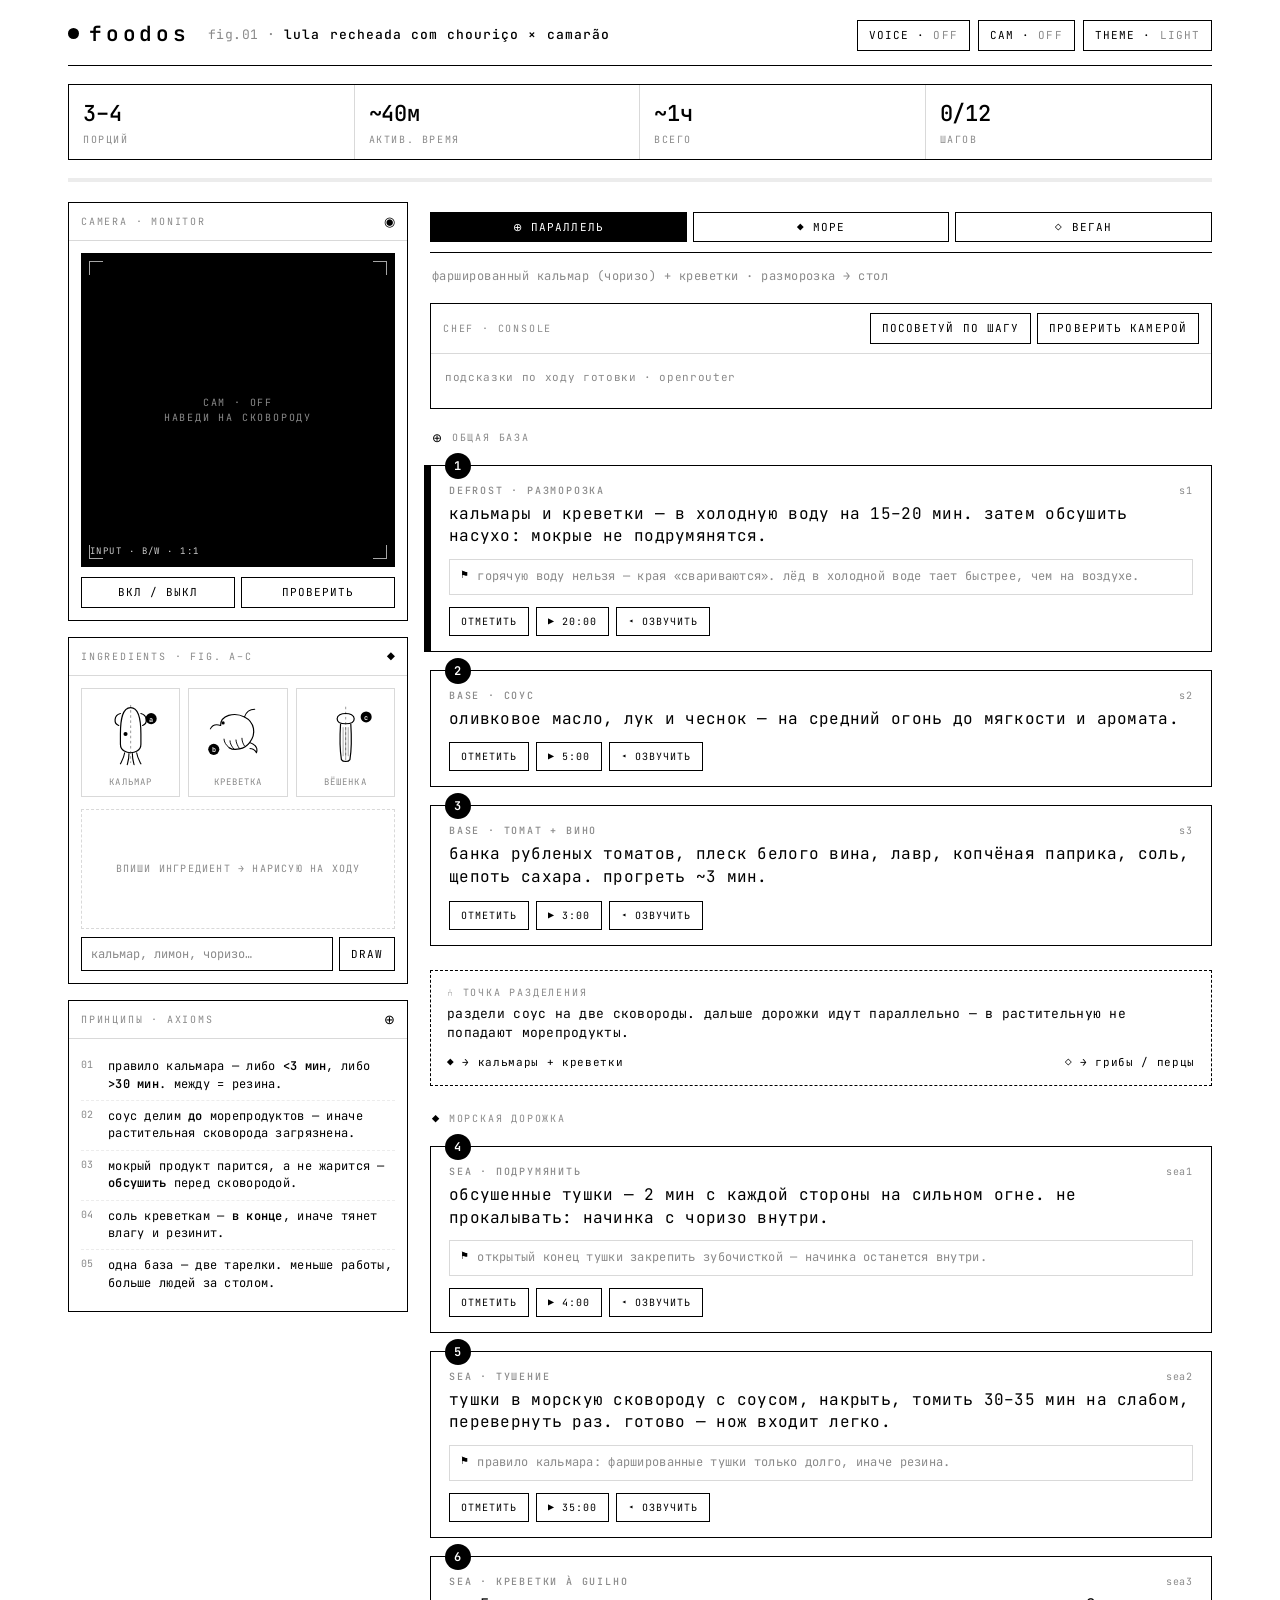
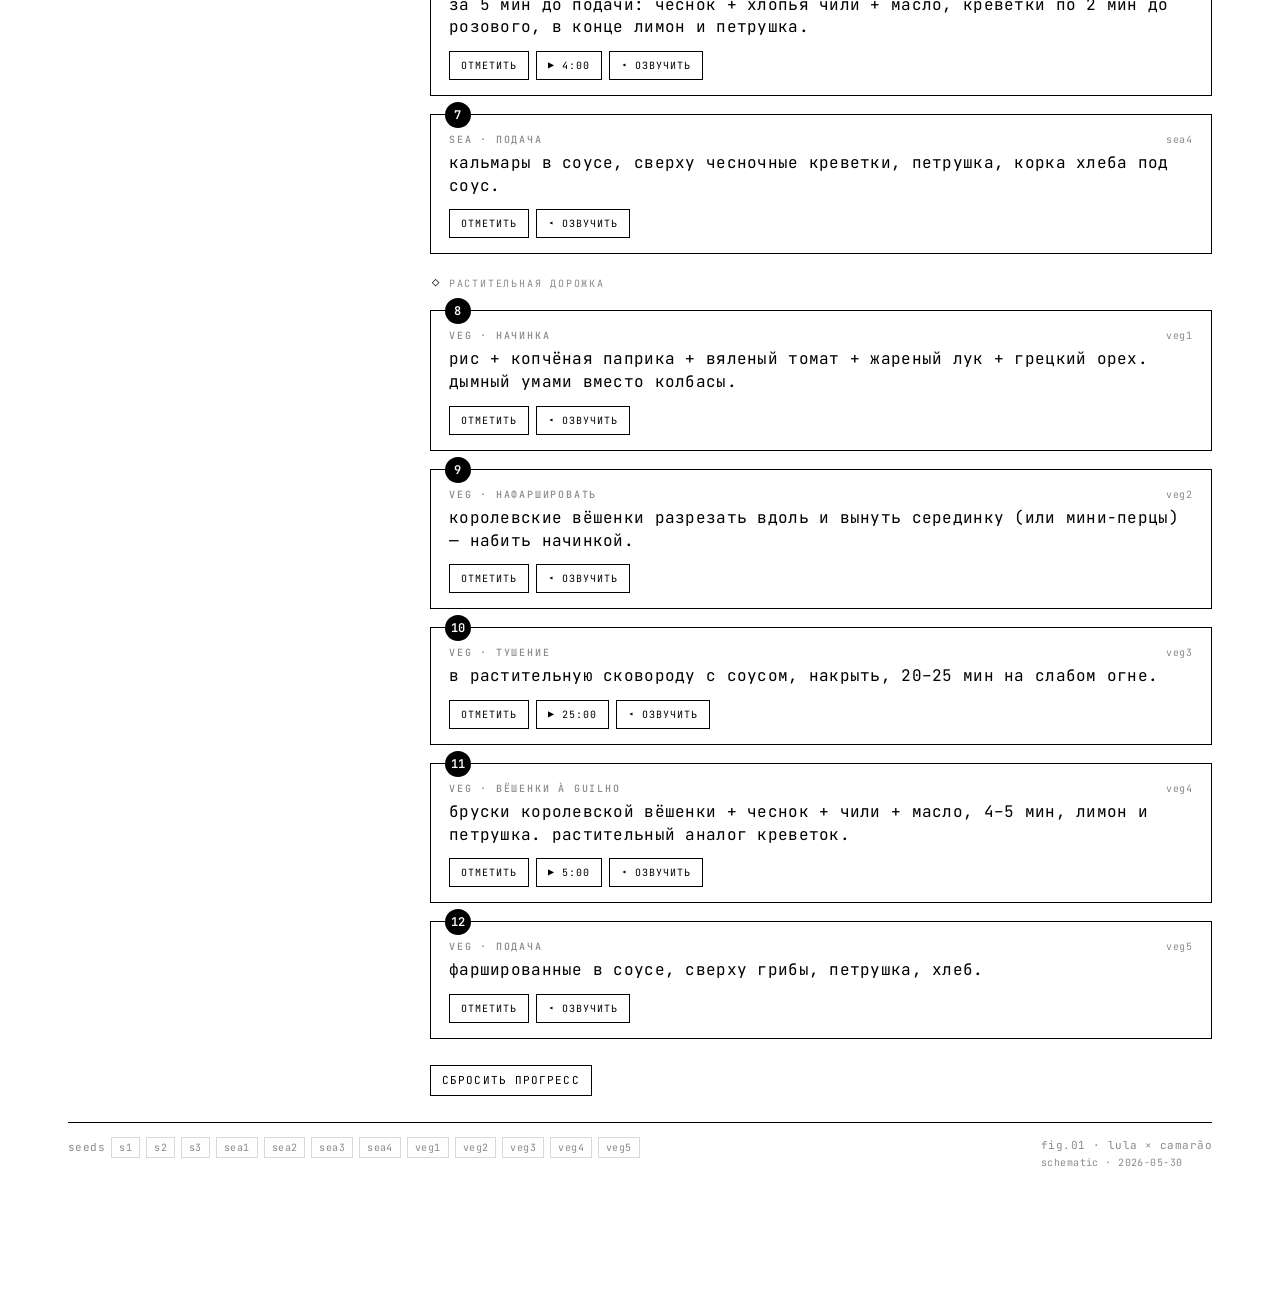
==== index.html @ e5fe8b32 "foodos · shaper instrument tracker (lula × camarão) phone-first cooking tracker in shaper aesthetic:" ====
<!doctype html>
<html lang="ru">
<head>
<meta charset="utf-8">
<meta name="viewport" content="width=device-width, initial-scale=1, viewport-fit=cover">
<meta name="theme-color" content="#ffffff">
<meta name="apple-mobile-web-app-capable" content="yes">
<meta name="apple-mobile-web-app-status-bar-style" content="black-translucent">
<title>foodos · fig.01 · lula recheada × camarão</title>
<meta name="description" content="foodos — кухонный инструмент в эстетике shaper. трекер готовки с камерой, голосом и живой отрисовкой ингредиентов.">
<meta property="og:title" content="foodos · lula recheada × camarão">
<meta property="og:description" content="трекер готовки в стиле shaper: камера, голос, живые ингредиенты через openrouter. морская + растительная дорожки.">
<meta property="og:type" content="website">
<meta property="og:image" content="assets/web-cover.png">
<meta name="twitter:card" content="summary_large_image">
<meta name="twitter:image" content="assets/web-cover.png">
<link rel="preconnect" href="https://fonts.googleapis.com">
<link rel="preconnect" href="https://fonts.gstatic.com" crossorigin>
<link href="https://fonts.googleapis.com/css2?family=JetBrains+Mono:wght@400;500;600;700&display=swap" rel="stylesheet">
<link rel="stylesheet" href="app.css?v=1">
</head>
<body>

<!-- ingredient line-art sprite (patent drawing language) -->
<svg width="0" height="0" style="position:absolute" aria-hidden="true">
  <defs>
    <symbol id="ing-squid" viewBox="0 0 100 80">
      <line x1="50" y1="6" x2="50" y2="74" stroke="#8a8a8a" stroke-width="1" stroke-dasharray="3 3"/>
      <path d="M50,9 C60,9 62,24 62,40 L62,52 C62,60 54,62 50,62 C46,62 38,60 38,52 L38,40 C38,24 40,9 50,9 Z"
            fill="none" stroke="currentColor" stroke-width="1.4" stroke-linejoin="round"/>
      <path d="M38,16 C30,18 30,28 36,30" fill="none" stroke="currentColor" stroke-width="1.4" stroke-linecap="round"/>
      <path d="M62,16 C70,18 70,28 64,30" fill="none" stroke="currentColor" stroke-width="1.4" stroke-linecap="round"/>
      <circle cx="44" cy="40" r="2.4" fill="currentColor"/>
      <path d="M43,62 C42,68 40,71 38,75 M48,63 C48,69 47,72 46,76 M52,63 C52,69 53,72 54,76 M57,62 C58,68 60,71 62,75"
            fill="none" stroke="currentColor" stroke-width="1.3" stroke-linecap="round"/>
      <circle cx="74" cy="22" r="6.5" fill="currentColor"/>
      <text x="74" y="25.5" text-anchor="middle" fill="#fff" font-size="8" font-weight="600" font-family="JetBrains Mono">a</text>
    </symbol>

    <symbol id="ing-shrimp" viewBox="0 0 100 80">
      <path d="M30,30 C30,18 46,14 58,20 C70,26 72,40 64,50 C58,58 46,60 40,56"
            fill="none" stroke="currentColor" stroke-width="1.4" stroke-linecap="round"/>
      <path d="M40,56 C36,53 34,49 34,46 M46,58 C43,55 41,51 41,48 M52,57 C50,54 48,50 48,47 M58,54 C56,51 55,48 55,45"
            fill="none" stroke="currentColor" stroke-width="1.1" stroke-linecap="round"/>
      <path d="M30,30 C24,28 20,30 18,34 M58,20 C60,14 64,11 70,11" fill="none" stroke="currentColor" stroke-width="1.2" stroke-linecap="round"/>
      <path d="M64,50 C70,52 74,56 72,62 C70,58 67,57 64,57" fill="none" stroke="currentColor" stroke-width="1.3" stroke-linejoin="round"/>
      <circle cx="33" cy="27" r="1.8" fill="currentColor"/>
      <circle cx="22" cy="58" r="6.5" fill="currentColor"/>
      <text x="22" y="61.5" text-anchor="middle" fill="#fff" font-size="8" font-weight="600" font-family="JetBrains Mono">b</text>
    </symbol>

    <symbol id="ing-mushroom" viewBox="0 0 100 80">
      <line x1="50" y1="8" x2="50" y2="74" stroke="#8a8a8a" stroke-width="1" stroke-dasharray="3 3"/>
      <path d="M40,22 C40,14 60,14 60,22 C60,26 56,28 50,28 C44,28 40,26 40,22 Z"
            fill="none" stroke="currentColor" stroke-width="1.4" stroke-linejoin="round"/>
      <path d="M44,28 C43,44 43,58 45,70 C47,73 53,73 55,70 C57,58 57,44 56,28"
            fill="none" stroke="currentColor" stroke-width="1.4" stroke-linejoin="round"/>
      <path d="M47,32 L47,66 M50,32 L50,68 M53,32 L53,66" stroke="currentColor" stroke-width="0.8" opacity="0.5"/>
      <circle cx="74" cy="20" r="6.5" fill="currentColor"/>
      <text x="74" y="23.5" text-anchor="middle" fill="#fff" font-size="8" font-weight="600" font-family="JetBrains Mono">c</text>
    </symbol>
  </defs>
</svg>

<div class="wrap">

  <header class="top">
    <div class="brand"><span class="dot"></span>foodos</div>
    <div class="crumb" id="crumb">fig.01</div>
    <div class="ctl">
      <button class="chip" id="voiceChip" onclick="toggleVoice()">voice · <span class="k">off</span></button>
      <button class="chip" id="camChip" onclick="toggleCam()">cam · <span class="k">off</span></button>
      <button class="chip" id="themeChip" onclick="toggleTheme()">theme · <span class="k">light</span></button>
    </div>
  </header>

  <div class="stats">
    <div class="cell"><div class="v" id="stServ">–</div><div class="l">порций</div></div>
    <div class="cell"><div class="v" id="stActive">–</div><div class="l">актив. время</div></div>
    <div class="cell"><div class="v" id="stTotal">–</div><div class="l">всего</div></div>
    <div class="cell"><div class="v num" id="stDone">0/0</div><div class="l">шагов</div></div>
  </div>
  <div class="progline"><div class="fill" id="progfill" style="right:100%"></div></div>

  <div class="layout">

    <!-- instrument column -->
    <div class="col-panel">
      <div class="panel-sec">
        <div class="hd"><span class="t">camera · monitor</span><span class="g">◉</span></div>
        <div class="bd">
          <div class="cam" id="cam">
            <video id="camVideo" playsinline muted></video>
            <span class="reg tl"></span><span class="reg tr"></span><span class="reg bl"></span><span class="reg br"></span>
            <span class="idle">cam · off<br>наведи на сковороду</span>
            <span class="tag">input · b/w · 1:1</span>
          </div>
          <div class="cam-ctl">
            <button class="chip" onclick="toggleCam()">вкл / выкл</button>
            <button class="chip" onclick="checkByCamera()">проверить</button>
          </div>
        </div>
      </div>

      <div class="panel-sec">
        <div class="hd"><span class="t">ingredients · fig. a–c</span><span class="g">◆</span></div>
        <div class="bd">
          <div class="ing-art" id="ingArt"></div>
          <div class="draw-box" id="drawBox"><div class="ph">впиши ингредиент → нарисую на ходу</div></div>
          <div class="draw-row">
            <input id="drawInput" placeholder="кальмар, лимон, чоризо…" autocomplete="off">
            <button class="chip" onclick="drawIngredient()">draw</button>
          </div>
        </div>
      </div>

      <div class="panel-sec">
        <div class="hd"><span class="t">принципы · axioms</span><span class="g">⊕</span></div>
        <div class="bd"><div id="axioms"></div></div>
      </div>
    </div>

    <!-- steps column -->
    <div class="col-steps">
      <div class="tracks">
        <button class="chip on" data-track="both">⊕ параллель</button>
        <button class="chip" data-track="sea">◆ море</button>
        <button class="chip" data-track="veg">◇ веган</button>
      </div>

      <p style="color:var(--muted);font-size:12px;letter-spacing:.04em;margin:0 2px 4px">
        <span id="metaSub"></span>
      </p>

      <div class="console">
        <div class="hd"><span class="t">chef · console</span>
          <span style="display:flex;gap:6px">
            <button class="chip" onclick="adviseStep()">посоветуй по шагу</button>
            <button class="chip" onclick="checkByCamera()">проверить камерой</button>
          </span>
        </div>
        <div class="bd" id="consoleBd"><span class="ph">подсказки по ходу готовки · openrouter</span></div>
      </div>

      <div id="steps"></div>

      <button class="chip" onclick="resetAll()" style="margin-top:8px">сбросить прогресс</button>
    </div>

  </div>

  <footer class="stamp">
    <div class="seeds" id="seeds"></div>
    <div class="fig" id="stampFig">fig.01</div>
  </footer>

</div>

<div class="dock" id="dock"></div>

<script src="app.js?v=1"></script>
</body>
</html>
---- app.css ----
/* ============================================================
   foodos · shaper instrument stylesheet
   B&W technical-manual / patent-drawing language.
   no color as meaning · 1px frames · JetBrains Mono · inversion = active
   ============================================================ */

:root{
  --bg:#ffffff; --ink:#000000;
  --soft:#d9d9d9; --hair:#ececec; --muted:#8a8a8a; --hi:#f2f2f2;
  --mono:"JetBrains Mono", ui-monospace, SFMono-Regular, Menlo, Consolas, monospace;
  --frame:1px; --gutter:22px;
  color-scheme: light;
}
:root.dark{
  /* softer dark — not pure black, easier for long kitchen sessions */
  --bg:#1a1b1f; --ink:#e8e6e2; --soft:#3a3a40; --hair:#26262a; --muted:#9a958d; --hi:#22232a;
  color-scheme: dark;
}

*{box-sizing:border-box}
html,body{margin:0;padding:0;background:var(--bg);color:var(--ink);font-family:var(--mono);
  -webkit-font-smoothing:antialiased;-webkit-tap-highlight-color:transparent}
body{font-size:14px;line-height:1.5;letter-spacing:.02em;text-transform:lowercase}
a{color:inherit}
b{font-weight:600}
.num,.tnum{font-variant-numeric:tabular-nums;font-feature-settings:"tnum"}

/* ---------- shell ---------- */
.wrap{max-width:1180px;margin:0 auto;padding:0 18px 140px}

/* ---------- header ---------- */
header.top{display:grid;grid-template-columns:auto 1fr auto;gap:18px;align-items:baseline;
  border-bottom:var(--frame) solid var(--ink);padding:18px 0 14px;margin-bottom:18px}
header.top .brand{font-weight:600;letter-spacing:.18em;font-size:21px;display:flex;align-items:center;gap:10px}
header.top .brand .dot{width:11px;height:11px;border-radius:50%;background:var(--ink);display:inline-block}
header.top .crumb{color:var(--muted);font-size:13px;letter-spacing:.04em;
  white-space:nowrap;overflow:hidden;text-overflow:ellipsis}
header.top .crumb b{color:var(--ink);font-weight:500;letter-spacing:.08em}
header.top .ctl{justify-self:end;display:flex;gap:8px;flex-wrap:wrap}

.chip{font:inherit;font-size:11px;letter-spacing:.10em;text-transform:uppercase;
  border:var(--frame) solid var(--ink);background:var(--bg);color:var(--ink);
  padding:6px 11px;cursor:pointer;transition:background .12s,color .12s;white-space:nowrap}
.chip:hover{background:var(--ink);color:var(--bg)}
.chip.on{background:var(--ink);color:var(--bg)}
.chip .k{color:var(--muted)} .chip.on .k{color:var(--bg)}

/* ---------- stats strip ---------- */
.stats{display:grid;grid-template-columns:repeat(4,1fr);border:var(--frame) solid var(--ink);
  margin-bottom:18px}
.stats .cell{padding:12px 14px;border-right:var(--frame) solid var(--soft)}
.stats .cell:last-child{border-right:0}
.stats .cell .v{font-size:22px;font-weight:500;letter-spacing:-.01em}
.stats .cell .l{font-size:10px;letter-spacing:.16em;text-transform:uppercase;color:var(--muted);margin-top:2px}

/* progress hairline under stats */
.progline{height:4px;background:var(--hair);margin-bottom:20px;position:relative;overflow:hidden}
.progline .fill{position:absolute;inset:0 100% 0 0;background:var(--ink);transition:right .35s ease}

/* ---------- layout: instrument | steps ---------- */
.layout{display:grid;grid-template-columns:340px minmax(0,1fr);gap:22px;align-items:start}
@media(max-width:860px){.layout{grid-template-columns:1fr}}

/* ---------- panel (instrument column) ---------- */
.panel-sec{border:var(--frame) solid var(--ink);margin-bottom:16px}
.panel-sec > .hd{display:flex;justify-content:space-between;align-items:center;
  padding:9px 12px;border-bottom:var(--frame) solid var(--soft)}
.panel-sec > .hd .t{font-size:10px;letter-spacing:.18em;text-transform:uppercase;color:var(--muted)}
.panel-sec > .hd .g{font-size:13px}
.panel-sec > .bd{padding:12px}

/* camera monitor square — shaper live preview */
.cam{position:relative;width:100%;aspect-ratio:1/1;border:var(--frame) solid var(--ink);
  background:var(--ink);overflow:hidden;display:grid;place-items:center}
.cam video{width:100%;height:100%;object-fit:cover;
  filter:grayscale(1) contrast(1.35) brightness(1.05);display:none}
.cam.live video{display:block}
.cam .idle{color:var(--muted);font-size:10px;letter-spacing:.18em;text-transform:uppercase;text-align:center;padding:0 18px}
.cam.live .idle{display:none}
.cam .reg{position:absolute;width:14px;height:14px;border:var(--frame) solid var(--bg);opacity:.65;pointer-events:none}
.cam .reg.tl{top:7px;left:7px;border-right:0;border-bottom:0}
.cam .reg.tr{top:7px;right:7px;border-left:0;border-bottom:0}
.cam .reg.bl{bottom:7px;left:7px;border-right:0;border-top:0}
.cam .reg.br{bottom:7px;right:7px;border-left:0;border-top:0}
.cam .tag{position:absolute;left:8px;bottom:8px;color:var(--bg);font-size:9px;letter-spacing:.16em;
  text-transform:uppercase;opacity:.8}
.cam-ctl{display:grid;grid-template-columns:1fr 1fr;gap:6px;margin-top:10px}
.cam-ctl .chip{justify-content:center;text-align:center;display:flex}
.cam-ctl .chip.wide{grid-column:1/-1}

/* ingredient line-art */
.ing-art{display:grid;grid-template-columns:repeat(3,1fr);gap:8px}
.ing-art figure{margin:0;border:var(--frame) solid var(--soft);padding:8px 6px 6px;text-align:center}
.ing-art svg{width:100%;height:74px;display:block;color:var(--ink)}
.ing-art figcaption{font-size:9px;letter-spacing:.12em;text-transform:uppercase;color:var(--muted);margin-top:5px}

/* live-draw box */
.draw-box{margin-top:12px;border:var(--frame) dashed var(--soft);min-height:120px;
  display:grid;place-items:center;padding:10px;position:relative}
.draw-box img{max-width:100%;max-height:220px;display:block;
  filter:grayscale(1) contrast(1.08);mix-blend-mode:multiply}
:root.dark .draw-box img{mix-blend-mode:screen}
.draw-box .ph{color:var(--muted);font-size:10px;letter-spacing:.12em;text-transform:uppercase;text-align:center}
.draw-row{display:flex;gap:6px;margin-top:8px}
.draw-row input{flex:1;min-width:0;font:inherit;font-size:12px;background:var(--bg);color:var(--ink);
  border:var(--frame) solid var(--ink);padding:7px 9px;text-transform:lowercase}
.draw-row input::placeholder{color:var(--muted)}

/* axioms / principles */
.axiom{display:flex;gap:9px;padding:7px 0;border-bottom:var(--frame) dashed var(--hair);font-size:12px;line-height:1.45}
.axiom:last-child{border-bottom:0}
.axiom .i{color:var(--muted);font-size:10px;min-width:18px}
.axiom b{font-weight:600}

/* ---------- track switch (sticky) ---------- */
.tracks{position:sticky;top:0;z-index:20;display:flex;gap:6px;padding:10px 0;
  background:var(--bg);border-bottom:var(--frame) solid var(--ink);margin-bottom:14px}
.tracks .chip{flex:1;justify-content:center;display:flex;font-size:11px}

/* ---------- step blocks ---------- */
.phase-label{font-size:10px;letter-spacing:.18em;text-transform:uppercase;color:var(--muted);
  margin:20px 2px 12px;display:flex;align-items:center;gap:8px}
.phase-label .gl{font-size:12px;color:var(--ink)}

.step{border:var(--frame) solid var(--ink);padding:17px 18px 15px;margin:18px 0;position:relative;
  transition:background .14s,color .14s}
.step .num{position:absolute;top:-13px;left:14px;width:26px;height:26px;border-radius:50%;
  background:var(--ink);color:var(--bg);display:grid;place-items:center;font-size:12px;font-weight:600}
.step .hd{display:flex;justify-content:space-between;align-items:baseline;gap:10px}
.step .ttl{font-size:10px;letter-spacing:.18em;text-transform:uppercase;color:var(--muted);font-weight:500}
.step .id{font-size:10px;color:var(--muted);letter-spacing:.08em}
.step .lead{font-size:16px;margin-top:5px;line-height:1.42}
.step .tip{margin-top:11px;border:var(--frame) solid var(--soft);padding:8px 10px;font-size:12px;
  color:var(--muted);line-height:1.45;display:flex;gap:8px}
.step .tip .m{color:var(--ink);font-size:10px}
.step .acts{margin-top:12px;display:flex;gap:7px;flex-wrap:wrap}
.step .acts .chip{font-size:10px}

/* inversion = done */
.step.done{background:var(--ink);color:var(--bg)}
.step.done .num{background:var(--bg);color:var(--ink)}
.step.done .ttl,.step.done .id,.step.done .lead{color:var(--bg)}
.step.done .tip{border-color:var(--muted);color:var(--bg)}
.step.done .chip{border-color:var(--bg);color:var(--bg);background:transparent}
.step.done .chip:hover{background:var(--bg);color:var(--ink)}

/* current step marker */
.step.current{box-shadow:-6px 0 0 var(--ink)}
:root.dark .step.current{box-shadow:-6px 0 0 var(--ink)}

/* split divider */
.split{margin:24px 0;border:var(--frame) dashed var(--ink);padding:14px 16px;position:relative}
.split .lab{font-size:10px;letter-spacing:.18em;text-transform:uppercase;color:var(--muted)}
.split .txt{font-size:13px;margin-top:5px;line-height:1.45}
.split .arrows{display:flex;justify-content:space-between;margin-top:12px;font-size:11px;color:var(--ink)}
.split .arrows .a{display:flex;align-items:center;gap:7px;letter-spacing:.06em}

/* ---------- advice console ---------- */
.console{border:var(--frame) solid var(--ink);margin:18px 0}
.console .hd{display:flex;justify-content:space-between;align-items:center;padding:9px 12px;
  border-bottom:var(--frame) solid var(--soft)}
.console .hd .t{font-size:10px;letter-spacing:.18em;text-transform:uppercase;color:var(--muted)}
.console .bd{padding:13px 14px;font-size:13px;line-height:1.5;min-height:54px}
.console .bd .ph{color:var(--muted);font-size:11px;letter-spacing:.06em}
.console .bd.think{color:var(--muted)}
.console .bd .blink::after{content:"_";animation:bl 1s steps(2) infinite}
@keyframes bl{50%{opacity:0}}

/* ---------- timer dock ---------- */
.dock{position:fixed;left:0;right:0;bottom:0;z-index:40;background:var(--bg);
  border-top:var(--frame) solid var(--ink);padding:9px 14px;display:none;gap:8px;flex-wrap:wrap;
  max-width:1180px;margin:0 auto}
.dock.show{display:flex}
.tchip{font-size:12px;font-weight:600;border:var(--frame) solid var(--ink);padding:7px 11px;
  display:flex;align-items:center;gap:9px;letter-spacing:.04em}
.tchip.ring{animation:inv .6s steps(2) infinite}
@keyframes inv{50%{background:var(--ink);color:var(--bg)}}
.tchip .x{cursor:pointer;color:var(--muted)}

/* ---------- footer stamp ---------- */
footer.stamp{border-top:var(--frame) solid var(--ink);margin-top:26px;padding-top:14px;
  display:flex;justify-content:space-between;align-items:flex-start;gap:16px;flex-wrap:wrap;
  font-size:11px;color:var(--muted);letter-spacing:.04em}
footer.stamp .seeds{display:flex;gap:6px;flex-wrap:wrap;align-items:center}
footer.stamp .seed{border:var(--frame) solid var(--soft);padding:2px 7px;font-size:10px}
footer.stamp .seed.active{background:var(--ink);color:var(--bg);border-color:var(--ink)}
footer.stamp .fig small{display:block;color:var(--muted);font-size:10px;margin-top:2px}

.hide{display:none!important}
.spin{display:inline-block;animation:sp 1s linear infinite}
@keyframes sp{to{transform:rotate(360deg)}}
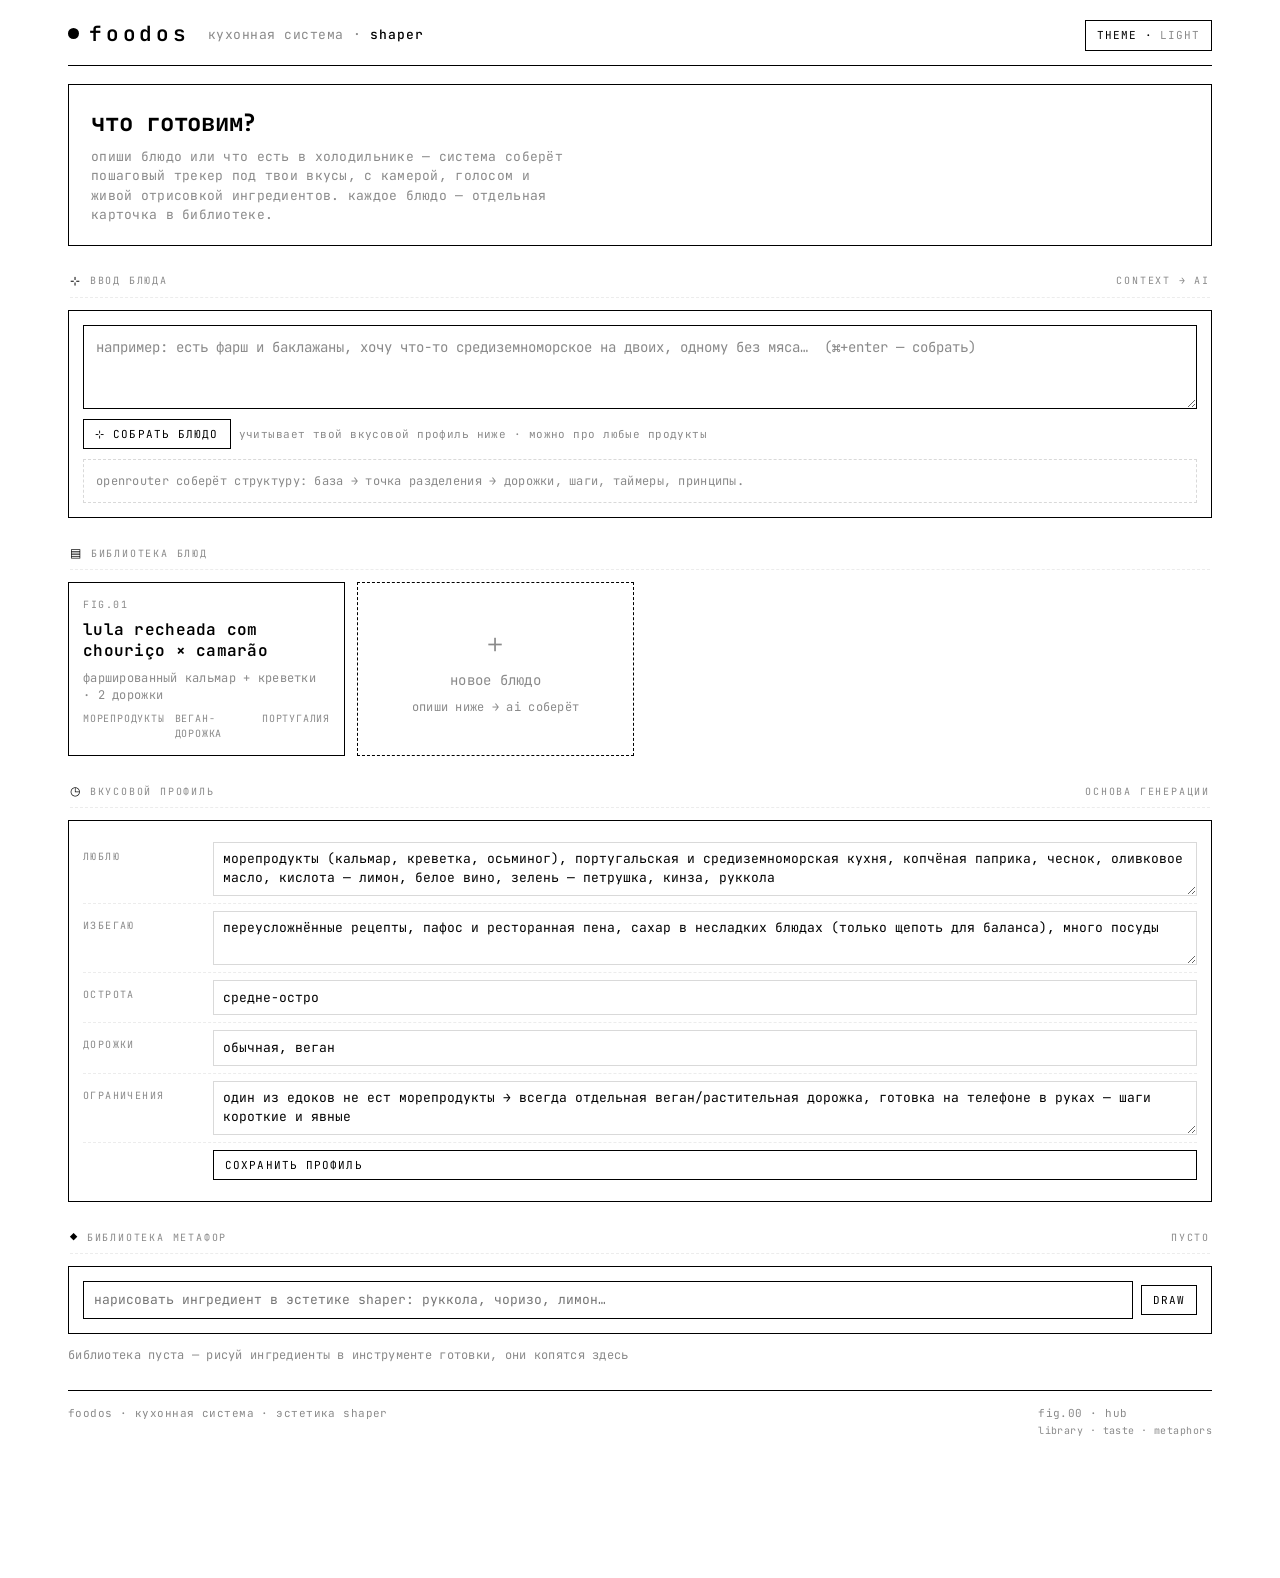
==== commit d62a2590: "foodos v3 · system — hub + generic engine + camera recognition + compose - index.html → hub: dish co" ====
--- a/index.html
+++ b/index.html
@@ -5,159 +5,69 @@
 <meta name="viewport" content="width=device-width, initial-scale=1, viewport-fit=cover">
 <meta name="theme-color" content="#ffffff">
 <meta name="apple-mobile-web-app-capable" content="yes">
-<meta name="apple-mobile-web-app-status-bar-style" content="black-translucent">
-<title>foodos · fig.01 · lula recheada × camarão</title>
-<meta name="description" content="foodos — кухонный инструмент в эстетике shaper. трекер готовки с камерой, голосом и живой отрисовкой ингредиентов.">
-<meta property="og:title" content="foodos · lula recheada × camarão">
-<meta property="og:description" content="трекер готовки в стиле shaper: камера, голос, живые ингредиенты через openrouter. морская + растительная дорожки.">
+<title>foodos · кухонная система</title>
+<meta name="description" content="foodos — кухонная система в эстетике shaper. библиотека блюд, ввод любого блюда по вкусам, камера-распознавание, голос, живая библиотека метафор.">
+<meta property="og:title" content="foodos · кухонная система">
+<meta property="og:description" content="библиотека блюд · ввод любого блюда по вкусам · камера-распознавание · растущая библиотека метафор. эстетика shaper.">
 <meta property="og:type" content="website">
-<meta property="og:image" content="assets/web-cover.png">
+<meta property="og:url" content="https://foodos-lula-camarao.netlify.app/">
+<meta property="og:image" content="https://foodos-lula-camarao.netlify.app/assets/web-cover.png">
 <meta name="twitter:card" content="summary_large_image">
-<meta name="twitter:image" content="assets/web-cover.png">
+<meta name="twitter:image" content="https://foodos-lula-camarao.netlify.app/assets/web-cover.png">
 <link rel="preconnect" href="https://fonts.googleapis.com">
 <link rel="preconnect" href="https://fonts.gstatic.com" crossorigin>
 <link href="https://fonts.googleapis.com/css2?family=JetBrains+Mono:wght@400;500;600;700&display=swap" rel="stylesheet">
-<link rel="stylesheet" href="app.css?v=1">
+<link rel="stylesheet" href="css/shaper.css?v=3">
 </head>
 <body>
-
-<!-- ingredient line-art sprite (patent drawing language) -->
-<svg width="0" height="0" style="position:absolute" aria-hidden="true">
-  <defs>
-    <symbol id="ing-squid" viewBox="0 0 100 80">
-      <line x1="50" y1="6" x2="50" y2="74" stroke="#8a8a8a" stroke-width="1" stroke-dasharray="3 3"/>
-      <path d="M50,9 C60,9 62,24 62,40 L62,52 C62,60 54,62 50,62 C46,62 38,60 38,52 L38,40 C38,24 40,9 50,9 Z"
-            fill="none" stroke="currentColor" stroke-width="1.4" stroke-linejoin="round"/>
-      <path d="M38,16 C30,18 30,28 36,30" fill="none" stroke="currentColor" stroke-width="1.4" stroke-linecap="round"/>
-      <path d="M62,16 C70,18 70,28 64,30" fill="none" stroke="currentColor" stroke-width="1.4" stroke-linecap="round"/>
-      <circle cx="44" cy="40" r="2.4" fill="currentColor"/>
-      <path d="M43,62 C42,68 40,71 38,75 M48,63 C48,69 47,72 46,76 M52,63 C52,69 53,72 54,76 M57,62 C58,68 60,71 62,75"
-            fill="none" stroke="currentColor" stroke-width="1.3" stroke-linecap="round"/>
-      <circle cx="74" cy="22" r="6.5" fill="currentColor"/>
-      <text x="74" y="25.5" text-anchor="middle" fill="#fff" font-size="8" font-weight="600" font-family="JetBrains Mono">a</text>
-    </symbol>
-
-    <symbol id="ing-shrimp" viewBox="0 0 100 80">
-      <path d="M30,30 C30,18 46,14 58,20 C70,26 72,40 64,50 C58,58 46,60 40,56"
-            fill="none" stroke="currentColor" stroke-width="1.4" stroke-linecap="round"/>
-      <path d="M40,56 C36,53 34,49 34,46 M46,58 C43,55 41,51 41,48 M52,57 C50,54 48,50 48,47 M58,54 C56,51 55,48 55,45"
-            fill="none" stroke="currentColor" stroke-width="1.1" stroke-linecap="round"/>
-      <path d="M30,30 C24,28 20,30 18,34 M58,20 C60,14 64,11 70,11" fill="none" stroke="currentColor" stroke-width="1.2" stroke-linecap="round"/>
-      <path d="M64,50 C70,52 74,56 72,62 C70,58 67,57 64,57" fill="none" stroke="currentColor" stroke-width="1.3" stroke-linejoin="round"/>
-      <circle cx="33" cy="27" r="1.8" fill="currentColor"/>
-      <circle cx="22" cy="58" r="6.5" fill="currentColor"/>
-      <text x="22" y="61.5" text-anchor="middle" fill="#fff" font-size="8" font-weight="600" font-family="JetBrains Mono">b</text>
-    </symbol>
-
-    <symbol id="ing-mushroom" viewBox="0 0 100 80">
-      <line x1="50" y1="8" x2="50" y2="74" stroke="#8a8a8a" stroke-width="1" stroke-dasharray="3 3"/>
-      <path d="M40,22 C40,14 60,14 60,22 C60,26 56,28 50,28 C44,28 40,26 40,22 Z"
-            fill="none" stroke="currentColor" stroke-width="1.4" stroke-linejoin="round"/>
-      <path d="M44,28 C43,44 43,58 45,70 C47,73 53,73 55,70 C57,58 57,44 56,28"
-            fill="none" stroke="currentColor" stroke-width="1.4" stroke-linejoin="round"/>
-      <path d="M47,32 L47,66 M50,32 L50,68 M53,32 L53,66" stroke="currentColor" stroke-width="0.8" opacity="0.5"/>
-      <circle cx="74" cy="20" r="6.5" fill="currentColor"/>
-      <text x="74" y="23.5" text-anchor="middle" fill="#fff" font-size="8" font-weight="600" font-family="JetBrains Mono">c</text>
-    </symbol>
-  </defs>
-</svg>
-
 <div class="wrap">
 
   <header class="top">
     <div class="brand"><span class="dot"></span>foodos</div>
-    <div class="crumb" id="crumb">fig.01</div>
-    <div class="ctl">
-      <button class="chip" id="voiceChip" onclick="toggleVoice()">voice · <span class="k">off</span></button>
-      <button class="chip" id="camChip" onclick="toggleCam()">cam · <span class="k">off</span></button>
-      <button class="chip" id="themeChip" onclick="toggleTheme()">theme · <span class="k">light</span></button>
-    </div>
+    <div class="crumb">кухонная система · <b>shaper</b></div>
+    <div class="ctl"><button class="chip" id="themeChip">theme · <span class="k">light</span></button></div>
   </header>
 
-  <div class="stats">
-    <div class="cell"><div class="v" id="stServ">–</div><div class="l">порций</div></div>
-    <div class="cell"><div class="v" id="stActive">–</div><div class="l">актив. время</div></div>
-    <div class="cell"><div class="v" id="stTotal">–</div><div class="l">всего</div></div>
-    <div class="cell"><div class="v num" id="stDone">0/0</div><div class="l">шагов</div></div>
-  </div>
-  <div class="progline"><div class="fill" id="progfill" style="right:100%"></div></div>
-
-  <div class="layout">
-
-    <!-- instrument column -->
-    <div class="col-panel">
-      <div class="panel-sec">
-        <div class="hd"><span class="t">camera · monitor</span><span class="g">◉</span></div>
-        <div class="bd">
-          <div class="cam" id="cam">
-            <video id="camVideo" playsinline muted></video>
-            <span class="reg tl"></span><span class="reg tr"></span><span class="reg bl"></span><span class="reg br"></span>
-            <span class="idle">cam · off<br>наведи на сковороду</span>
-            <span class="tag">input · b/w · 1:1</span>
-          </div>
-          <div class="cam-ctl">
-            <button class="chip" onclick="toggleCam()">вкл / выкл</button>
-            <button class="chip" onclick="checkByCamera()">проверить</button>
-          </div>
-        </div>
-      </div>
-
-      <div class="panel-sec">
-        <div class="hd"><span class="t">ingredients · fig. a–c</span><span class="g">◆</span></div>
-        <div class="bd">
-          <div class="ing-art" id="ingArt"></div>
-          <div class="draw-box" id="drawBox"><div class="ph">впиши ингредиент → нарисую на ходу</div></div>
-          <div class="draw-row">
-            <input id="drawInput" placeholder="кальмар, лимон, чоризо…" autocomplete="off">
-            <button class="chip" onclick="drawIngredient()">draw</button>
-          </div>
-        </div>
-      </div>
-
-      <div class="panel-sec">
-        <div class="hd"><span class="t">принципы · axioms</span><span class="g">⊕</span></div>
-        <div class="bd"><div id="axioms"></div></div>
-      </div>
-    </div>
-
-    <!-- steps column -->
-    <div class="col-steps">
-      <div class="tracks">
-        <button class="chip on" data-track="both">⊕ параллель</button>
-        <button class="chip" data-track="sea">◆ море</button>
-        <button class="chip" data-track="veg">◇ веган</button>
-      </div>
-
-      <p style="color:var(--muted);font-size:12px;letter-spacing:.04em;margin:0 2px 4px">
-        <span id="metaSub"></span>
-      </p>
-
-      <div class="console">
-        <div class="hd"><span class="t">chef · console</span>
-          <span style="display:flex;gap:6px">
-            <button class="chip" onclick="adviseStep()">посоветуй по шагу</button>
-            <button class="chip" onclick="checkByCamera()">проверить камерой</button>
-          </span>
-        </div>
-        <div class="bd" id="consoleBd"><span class="ph">подсказки по ходу готовки · openrouter</span></div>
-      </div>
-
-      <div id="steps"></div>
-
-      <button class="chip" onclick="resetAll()" style="margin-top:8px">сбросить прогресс</button>
-    </div>
-
+  <div class="hero">
+    <h1>что готовим?</h1>
+    <div class="lead">опиши блюдо или что есть в холодильнике — система соберёт пошаговый трекер под твои вкусы, с камерой, голосом и живой отрисовкой ингредиентов. каждое блюдо — отдельная карточка в библиотеке.</div>
   </div>
 
+  <!-- composer -->
+  <div class="seclab"><span class="gl">⊹</span> ввод блюда <span class="r">context → ai</span></div>
+  <div class="composer">
+    <div class="bd">
+      <textarea id="ctxInput" placeholder="например: есть фарш и баклажаны, хочу что-то средиземноморское на двоих, одному без мяса…  (⌘+enter — собрать)"></textarea>
+      <div class="row">
+        <button class="chip" id="composeBtn">⊹ собрать блюдо</button>
+        <span class="hint">учитывает твой вкусовой профиль ниже · можно про любые продукты</span>
+      </div>
+      <div class="compose-out" id="composeOut">openrouter соберёт структуру: база → точка разделения → дорожки, шаги, таймеры, принципы.</div>
+    </div>
+  </div>
+
+  <!-- library -->
+  <div class="seclab"><span class="gl">▤</span> библиотека блюд</div>
+  <div class="grid" id="library"></div>
+
+  <!-- taste profile -->
+  <div class="seclab"><span class="gl">◷</span> вкусовой профиль <span class="r">основа генерации</span></div>
+  <div class="tprofile" id="tProfile"></div>
+
+  <!-- metaphor gallery -->
+  <div class="seclab"><span class="gl">◆</span> библиотека метафор <span class="r" id="galleryCount">пусто</span></div>
+  <div class="composer" style="margin-bottom:12px"><div class="bd"><div class="row">
+    <span class="grow"><input type="text" id="galInput" placeholder="нарисовать ингредиент в эстетике shaper: руккола, чоризо, лимон…"></span>
+    <button class="chip" id="galDrawBtn">draw</button>
+  </div></div></div>
+  <div class="gallery" id="gallery"></div>
+
   <footer class="stamp">
-    <div class="seeds" id="seeds"></div>
-    <div class="fig" id="stampFig">fig.01</div>
+    <div>foodos · кухонная система · эстетика shaper</div>
+    <div class="fig">fig.00 · hub <small>library · taste · metaphors</small></div>
   </footer>
-
 </div>
 
-<div class="dock" id="dock"></div>
-
-<script src="app.js?v=1"></script>
+<script type="module" src="js/hub.js?v=3"></script>
 </body>
 </html>
--- a/css/shaper.css
+++ b/css/shaper.css
@@ -0,0 +1,236 @@
+/* ============================================================
+   foodos · shaper system stylesheet (v3)
+   B&W technical-manual / patent-drawing. no color as meaning.
+   1px frames · JetBrains Mono · inversion = active.
+   shared by index.html (hub) + cook.html (instrument)
+   ============================================================ */
+
+:root{
+  --bg:#ffffff; --ink:#000000;
+  --soft:#d9d9d9; --hair:#ececec; --muted:#8a8a8a; --hi:#f2f2f2;
+  --mono:"JetBrains Mono", ui-monospace, SFMono-Regular, Menlo, Consolas, monospace;
+  --frame:1px; --gutter:22px;
+  color-scheme: light;
+}
+:root.dark{
+  --bg:#1a1b1f; --ink:#e8e6e2; --soft:#3a3a40; --hair:#26262a; --muted:#9a958d; --hi:#22232a;
+  color-scheme: dark;
+}
+*{box-sizing:border-box}
+html,body{margin:0;padding:0;background:var(--bg);color:var(--ink);font-family:var(--mono);
+  -webkit-font-smoothing:antialiased;-webkit-tap-highlight-color:transparent}
+body{font-size:14px;line-height:1.5;letter-spacing:.02em;text-transform:lowercase}
+a{color:inherit;text-decoration:none}
+b{font-weight:600}
+.num,.tnum{font-variant-numeric:tabular-nums;font-feature-settings:"tnum"}
+.wrap{max-width:1180px;margin:0 auto;padding:0 18px 140px}
+.hide{display:none!important}
+.spin{display:inline-block;animation:sp 1s linear infinite}@keyframes sp{to{transform:rotate(360deg)}}
+
+/* ---------- header ---------- */
+header.top{display:grid;grid-template-columns:auto 1fr auto;gap:18px;align-items:baseline;
+  border-bottom:var(--frame) solid var(--ink);padding:18px 0 14px;margin-bottom:18px}
+header.top .brand{font-weight:600;letter-spacing:.18em;font-size:21px;display:flex;align-items:center;gap:10px}
+header.top .brand .dot{width:11px;height:11px;border-radius:50%;background:var(--ink);display:inline-block}
+header.top .brand a{display:flex;align-items:center;gap:10px}
+header.top .crumb{color:var(--muted);font-size:13px;letter-spacing:.04em;white-space:nowrap;overflow:hidden;text-overflow:ellipsis}
+header.top .crumb b{color:var(--ink);font-weight:500;letter-spacing:.08em}
+header.top .ctl{justify-self:end;display:flex;gap:8px;flex-wrap:wrap}
+
+.chip{font:inherit;font-size:11px;letter-spacing:.10em;text-transform:uppercase;
+  border:var(--frame) solid var(--ink);background:var(--bg);color:var(--ink);
+  padding:6px 11px;cursor:pointer;transition:background .12s,color .12s;white-space:nowrap;display:inline-flex;align-items:center;gap:6px}
+.chip:hover{background:var(--ink);color:var(--bg)}
+.chip.on{background:var(--ink);color:var(--bg)}
+.chip .k{color:var(--muted)} .chip.on .k{color:var(--bg)}
+.chip:disabled{opacity:.4;cursor:not-allowed}
+
+/* ---------- section label ---------- */
+.seclab{font-size:10px;letter-spacing:.18em;text-transform:uppercase;color:var(--muted);
+  margin:26px 2px 12px;display:flex;align-items:center;gap:8px;border-bottom:var(--frame) dashed var(--hair);padding-bottom:7px}
+.seclab .gl{font-size:12px;color:var(--ink)}
+.seclab .r{margin-left:auto;color:var(--muted)}
+
+/* ---------- stats strip ---------- */
+.stats{display:grid;grid-template-columns:repeat(4,1fr);border:var(--frame) solid var(--ink);margin-bottom:18px}
+.stats .cell{padding:12px 14px;border-right:var(--frame) solid var(--soft)}
+.stats .cell:last-child{border-right:0}
+.stats .cell .v{font-size:22px;font-weight:500;letter-spacing:-.01em}
+.stats .cell .l{font-size:10px;letter-spacing:.16em;text-transform:uppercase;color:var(--muted);margin-top:2px}
+.progline{height:4px;background:var(--hair);margin-bottom:20px;position:relative;overflow:hidden}
+.progline .fill{position:absolute;inset:0 100% 0 0;background:var(--ink);transition:right .35s ease}
+
+/* ============================================================
+   HUB
+   ============================================================ */
+.hero{border:var(--frame) solid var(--ink);padding:20px 22px;margin-bottom:22px;display:grid;gap:6px}
+.hero h1{margin:0;font-size:24px;font-weight:700;letter-spacing:-.01em}
+.hero .lead{color:var(--muted);font-size:13px;max-width:60ch;line-height:1.5}
+
+/* new-dish composer */
+.composer{border:var(--frame) solid var(--ink);margin-bottom:8px}
+.composer .bd{padding:14px;display:grid;gap:10px}
+.composer textarea{font:inherit;font-size:14px;background:var(--bg);color:var(--ink);border:var(--frame) solid var(--ink);
+  padding:11px 12px;min-height:84px;resize:vertical;text-transform:none;line-height:1.5}
+.composer textarea::placeholder{color:var(--muted)}
+.composer .row{display:flex;gap:8px;flex-wrap:wrap;align-items:center}
+.composer .row .grow{flex:1;min-width:120px}
+.composer input[type=text]{font:inherit;font-size:13px;background:var(--bg);color:var(--ink);
+  border:var(--frame) solid var(--ink);padding:8px 10px;text-transform:none;width:100%}
+.composer .hint{font-size:11px;color:var(--muted);letter-spacing:.04em}
+.compose-out{border:var(--frame) dashed var(--soft);padding:12px;font-size:12px;color:var(--muted);min-height:30px;line-height:1.5}
+
+/* dish library grid */
+.grid{display:grid;grid-template-columns:repeat(auto-fill,minmax(230px,1fr));gap:12px}
+.card{border:var(--frame) solid var(--ink);padding:14px;cursor:pointer;position:relative;overflow:hidden;
+  transition:box-shadow .2s;display:grid;gap:8px;min-height:130px;align-content:start}
+.card::before{content:"";position:absolute;inset:0;
+  background:linear-gradient(110deg,transparent 35%,var(--hi) 50%,transparent 65%);
+  opacity:0;transform:translateX(-100%);pointer-events:none;will-change:transform,opacity}
+.card>*{position:relative;z-index:1}
+.card:hover{box-shadow:0 2px 12px rgba(0,0,0,.08)}
+:root.dark .card:hover{box-shadow:0 2px 14px rgba(0,0,0,.5)}
+.card:hover::before{animation:shimmer 1.1s ease-out forwards}
+@keyframes shimmer{from{transform:translateX(-100%);opacity:.85}55%{opacity:.85}to{transform:translateX(100%);opacity:0}}
+.card .fig{font-size:10px;letter-spacing:.16em;text-transform:uppercase;color:var(--muted)}
+.card .nm{font-size:16px;font-weight:600;line-height:1.3}
+.card .sb{font-size:12px;color:var(--muted);line-height:1.4}
+.card .mt{margin-top:auto;display:flex;gap:10px;font-size:10px;letter-spacing:.08em;color:var(--muted);text-transform:uppercase}
+.card.add{border-style:dashed;align-content:center;justify-items:center;text-align:center;color:var(--muted)}
+.card.add .big{font-size:26px}
+.card .del{position:absolute;top:8px;right:8px;font-size:11px;color:var(--muted);z-index:2;opacity:.5}
+.card .del:hover{opacity:1;color:var(--ink)}
+
+/* taste profile + metaphor gallery */
+.tprofile{border:var(--frame) solid var(--ink);padding:14px}
+.tprofile .field{display:grid;grid-template-columns:120px 1fr;gap:10px;padding:7px 0;border-bottom:var(--frame) dashed var(--hair);align-items:start}
+.tprofile .field:last-child{border-bottom:0}
+.tprofile .field .lbl{font-size:10px;letter-spacing:.14em;text-transform:uppercase;color:var(--muted);padding-top:7px}
+.tprofile .field input,.tprofile .field textarea{font:inherit;font-size:13px;background:var(--bg);color:var(--ink);
+  border:var(--frame) solid var(--soft);padding:7px 9px;width:100%;text-transform:none}
+.tprofile .field textarea{min-height:46px;resize:vertical;line-height:1.45}
+@media(max-width:560px){.tprofile .field{grid-template-columns:1fr;gap:4px}}
+
+.gallery{display:grid;grid-template-columns:repeat(auto-fill,minmax(110px,1fr));gap:8px}
+.gallery figure{margin:0;border:var(--frame) solid var(--soft);padding:8px 6px 6px;text-align:center;position:relative}
+.gallery svg,.gallery img{width:100%;height:78px;object-fit:contain;display:block;color:var(--ink)}
+.gallery img{filter:grayscale(1) contrast(1.06);mix-blend-mode:multiply}
+:root.dark .gallery img{mix-blend-mode:screen}
+.gallery figcaption{font-size:9px;letter-spacing:.10em;text-transform:uppercase;color:var(--muted);margin-top:5px;
+  white-space:nowrap;overflow:hidden;text-overflow:ellipsis}
+.gallery .del{position:absolute;top:3px;right:5px;font-size:10px;color:var(--muted);opacity:0;cursor:pointer}
+.gallery figure:hover .del{opacity:.7}
+
+/* ============================================================
+   COOK INSTRUMENT
+   ============================================================ */
+.layout{display:grid;grid-template-columns:340px minmax(0,1fr);gap:22px;align-items:start}
+@media(max-width:860px){.layout{grid-template-columns:1fr}}
+
+.panel-sec{border:var(--frame) solid var(--ink);margin-bottom:16px}
+.panel-sec>.hd{display:flex;justify-content:space-between;align-items:center;padding:9px 12px;border-bottom:var(--frame) solid var(--soft)}
+.panel-sec>.hd .t{font-size:10px;letter-spacing:.18em;text-transform:uppercase;color:var(--muted)}
+.panel-sec>.hd .g{font-size:13px}
+.panel-sec>.bd{padding:12px}
+
+/* camera monitor + recognition overlay */
+.cam{position:relative;width:100%;aspect-ratio:1/1;border:var(--frame) solid var(--ink);background:var(--ink);overflow:hidden;display:grid;place-items:center}
+.cam video{width:100%;height:100%;object-fit:cover;filter:grayscale(1) contrast(1.3) brightness(1.05);display:none}
+.cam canvas.ovl{position:absolute;inset:0;width:100%;height:100%;pointer-events:none;display:none}
+.cam.live video,.cam.live canvas.ovl{display:block}
+.cam .idle{color:var(--muted);font-size:10px;letter-spacing:.18em;text-transform:uppercase;text-align:center;padding:0 18px}
+.cam.live .idle{display:none}
+.cam .reg{position:absolute;width:14px;height:14px;border:var(--frame) solid var(--bg);opacity:.65;pointer-events:none;z-index:2}
+.cam .reg.tl{top:7px;left:7px;border-right:0;border-bottom:0}
+.cam .reg.tr{top:7px;right:7px;border-left:0;border-bottom:0}
+.cam .reg.bl{bottom:7px;left:7px;border-right:0;border-top:0}
+.cam .reg.br{bottom:7px;right:7px;border-left:0;border-top:0}
+.cam .tag{position:absolute;left:8px;bottom:8px;color:var(--bg);font-size:9px;letter-spacing:.16em;text-transform:uppercase;opacity:.85;z-index:2}
+.cam .seen{position:absolute;right:8px;top:8px;color:var(--bg);font-size:9px;letter-spacing:.10em;text-transform:uppercase;opacity:.85;z-index:2;text-align:right;max-width:60%}
+.cam-ctl{display:grid;grid-template-columns:1fr 1fr;gap:6px;margin-top:10px}
+.cam-ctl .chip{justify-content:center;display:flex}
+.cam-ctl .chip.wide{grid-column:1/-1}
+
+/* ingredient art + draw */
+.ing-art{display:grid;grid-template-columns:repeat(3,1fr);gap:8px}
+.ing-art figure{margin:0;border:var(--frame) solid var(--soft);padding:8px 6px 6px;text-align:center}
+.ing-art svg,.ing-art img{width:100%;height:74px;object-fit:contain;display:block;color:var(--ink)}
+.ing-art img{filter:grayscale(1) contrast(1.06);mix-blend-mode:multiply}
+:root.dark .ing-art img{mix-blend-mode:screen}
+.ing-art figcaption{font-size:9px;letter-spacing:.12em;text-transform:uppercase;color:var(--muted);margin-top:5px}
+.draw-box{margin-top:12px;border:var(--frame) dashed var(--soft);min-height:120px;display:grid;place-items:center;padding:10px;position:relative}
+.draw-box img{max-width:100%;max-height:220px;display:block;filter:grayscale(1) contrast(1.08);mix-blend-mode:multiply}
+:root.dark .draw-box img{mix-blend-mode:screen}
+.draw-box .ph{color:var(--muted);font-size:10px;letter-spacing:.12em;text-transform:uppercase;text-align:center}
+/* pen-stroke draw animation */
+.draw-box img.drawing{animation:reveal .9s ease-out}
+@keyframes reveal{from{clip-path:inset(0 100% 0 0);opacity:.4}to{clip-path:inset(0 0 0 0);opacity:1}}
+.draw-row{display:flex;gap:6px;margin-top:8px}
+.draw-row input{flex:1;min-width:0;font:inherit;font-size:12px;background:var(--bg);color:var(--ink);border:var(--frame) solid var(--ink);padding:7px 9px;text-transform:lowercase}
+.draw-row input::placeholder{color:var(--muted)}
+
+.axiom{display:flex;gap:9px;padding:7px 0;border-bottom:var(--frame) dashed var(--hair);font-size:12px;line-height:1.45}
+.axiom:last-child{border-bottom:0}
+.axiom .i{color:var(--muted);font-size:10px;min-width:18px}
+
+/* track switch */
+.tracks{position:sticky;top:0;z-index:20;display:flex;gap:6px;padding:10px 0;background:var(--bg);border-bottom:var(--frame) solid var(--ink);margin-bottom:14px}
+.tracks .chip{flex:1;justify-content:center;display:flex;font-size:11px}
+
+.phase-label{font-size:10px;letter-spacing:.18em;text-transform:uppercase;color:var(--muted);margin:20px 2px 12px;display:flex;align-items:center;gap:8px}
+.phase-label .gl{font-size:12px;color:var(--ink)}
+
+/* step block */
+.step{border:var(--frame) solid var(--ink);padding:17px 18px 15px;margin:18px 0;position:relative;transition:background .14s,color .14s}
+.step .num{position:absolute;top:-13px;left:14px;width:26px;height:26px;border-radius:50%;background:var(--ink);color:var(--bg);display:grid;place-items:center;font-size:12px;font-weight:600}
+.step .hd{display:flex;justify-content:space-between;align-items:baseline;gap:10px}
+.step .ttl{font-size:10px;letter-spacing:.18em;text-transform:uppercase;color:var(--muted);font-weight:500}
+.step .id{font-size:10px;color:var(--muted);letter-spacing:.08em}
+.step .lead{font-size:16px;margin-top:5px;line-height:1.42}
+.step .tip{margin-top:11px;border:var(--frame) solid var(--soft);padding:8px 10px;font-size:12px;color:var(--muted);line-height:1.45;display:flex;gap:8px}
+.step .tip .m{color:var(--ink);font-size:10px}
+.step .acts{margin-top:12px;display:flex;gap:7px;flex-wrap:wrap}
+.step .acts .chip{font-size:10px}
+.step.done{background:var(--ink);color:var(--bg)}
+.step.done .num{background:var(--bg);color:var(--ink)}
+.step.done .ttl,.step.done .id,.step.done .lead{color:var(--bg)}
+.step.done .tip{border-color:var(--muted);color:var(--bg)}
+.step.done .chip{border-color:var(--bg);color:var(--bg);background:transparent}
+.step.done .chip:hover{background:var(--bg);color:var(--ink)}
+.step.current{box-shadow:-6px 0 0 var(--ink)}
+/* AI-expanded substep */
+.step .expand{margin-top:11px;border-top:var(--frame) dashed var(--soft);padding-top:9px;font-size:13px;line-height:1.5;color:var(--muted)}
+.step.done .expand{border-color:var(--muted)}
+
+.split{margin:24px 0;border:var(--frame) dashed var(--ink);padding:14px 16px;position:relative}
+.split .lab{font-size:10px;letter-spacing:.18em;text-transform:uppercase;color:var(--muted)}
+.split .txt{font-size:13px;margin-top:5px;line-height:1.45}
+.split .arrows{display:flex;justify-content:space-between;margin-top:12px;font-size:11px;gap:10px;flex-wrap:wrap}
+.split .arrows .a{display:flex;align-items:center;gap:7px;letter-spacing:.06em}
+
+/* chef console */
+.console{border:var(--frame) solid var(--ink);margin:18px 0}
+.console .hd{display:flex;justify-content:space-between;align-items:center;padding:9px 12px;border-bottom:var(--frame) solid var(--soft);gap:8px;flex-wrap:wrap}
+.console .hd .t{font-size:10px;letter-spacing:.18em;text-transform:uppercase;color:var(--muted)}
+.console .bd{padding:13px 14px;font-size:13px;line-height:1.5;min-height:54px}
+.console .bd .ph{color:var(--muted);font-size:11px;letter-spacing:.06em}
+.console .bd.think{color:var(--muted)}
+.console .bd .blink::after{content:"_";animation:bl 1s steps(2) infinite}@keyframes bl{50%{opacity:0}}
+
+/* timer dock */
+.dock{position:fixed;left:0;right:0;bottom:0;z-index:40;background:var(--bg);border-top:var(--frame) solid var(--ink);padding:9px 14px;display:none;gap:8px;flex-wrap:wrap;max-width:1180px;margin:0 auto}
+.dock.show{display:flex}
+.tchip{font-size:12px;font-weight:600;border:var(--frame) solid var(--ink);padding:7px 11px;display:flex;align-items:center;gap:9px;letter-spacing:.04em}
+.tchip.ring{animation:inv .6s steps(2) infinite}@keyframes inv{50%{background:var(--ink);color:var(--bg)}}
+.tchip .x{cursor:pointer;color:var(--muted)}
+
+footer.stamp{border-top:var(--frame) solid var(--ink);margin-top:26px;padding-top:14px;display:flex;justify-content:space-between;align-items:flex-start;gap:16px;flex-wrap:wrap;font-size:11px;color:var(--muted);letter-spacing:.04em}
+footer.stamp .seeds{display:flex;gap:6px;flex-wrap:wrap;align-items:center}
+footer.stamp .seed{border:var(--frame) solid var(--soft);padding:2px 7px;font-size:10px}
+footer.stamp .seed.active{background:var(--ink);color:var(--bg);border-color:var(--ink)}
+footer.stamp .fig small{display:block;color:var(--muted);font-size:10px;margin-top:2px}
+
+/* toast */
+.toast{position:fixed;left:50%;bottom:18px;transform:translateX(-50%);background:var(--ink);color:var(--bg);
+  font-size:12px;letter-spacing:.04em;padding:9px 16px;z-index:60;opacity:0;transition:opacity .2s;pointer-events:none;max-width:90vw}
+.toast.show{opacity:1}
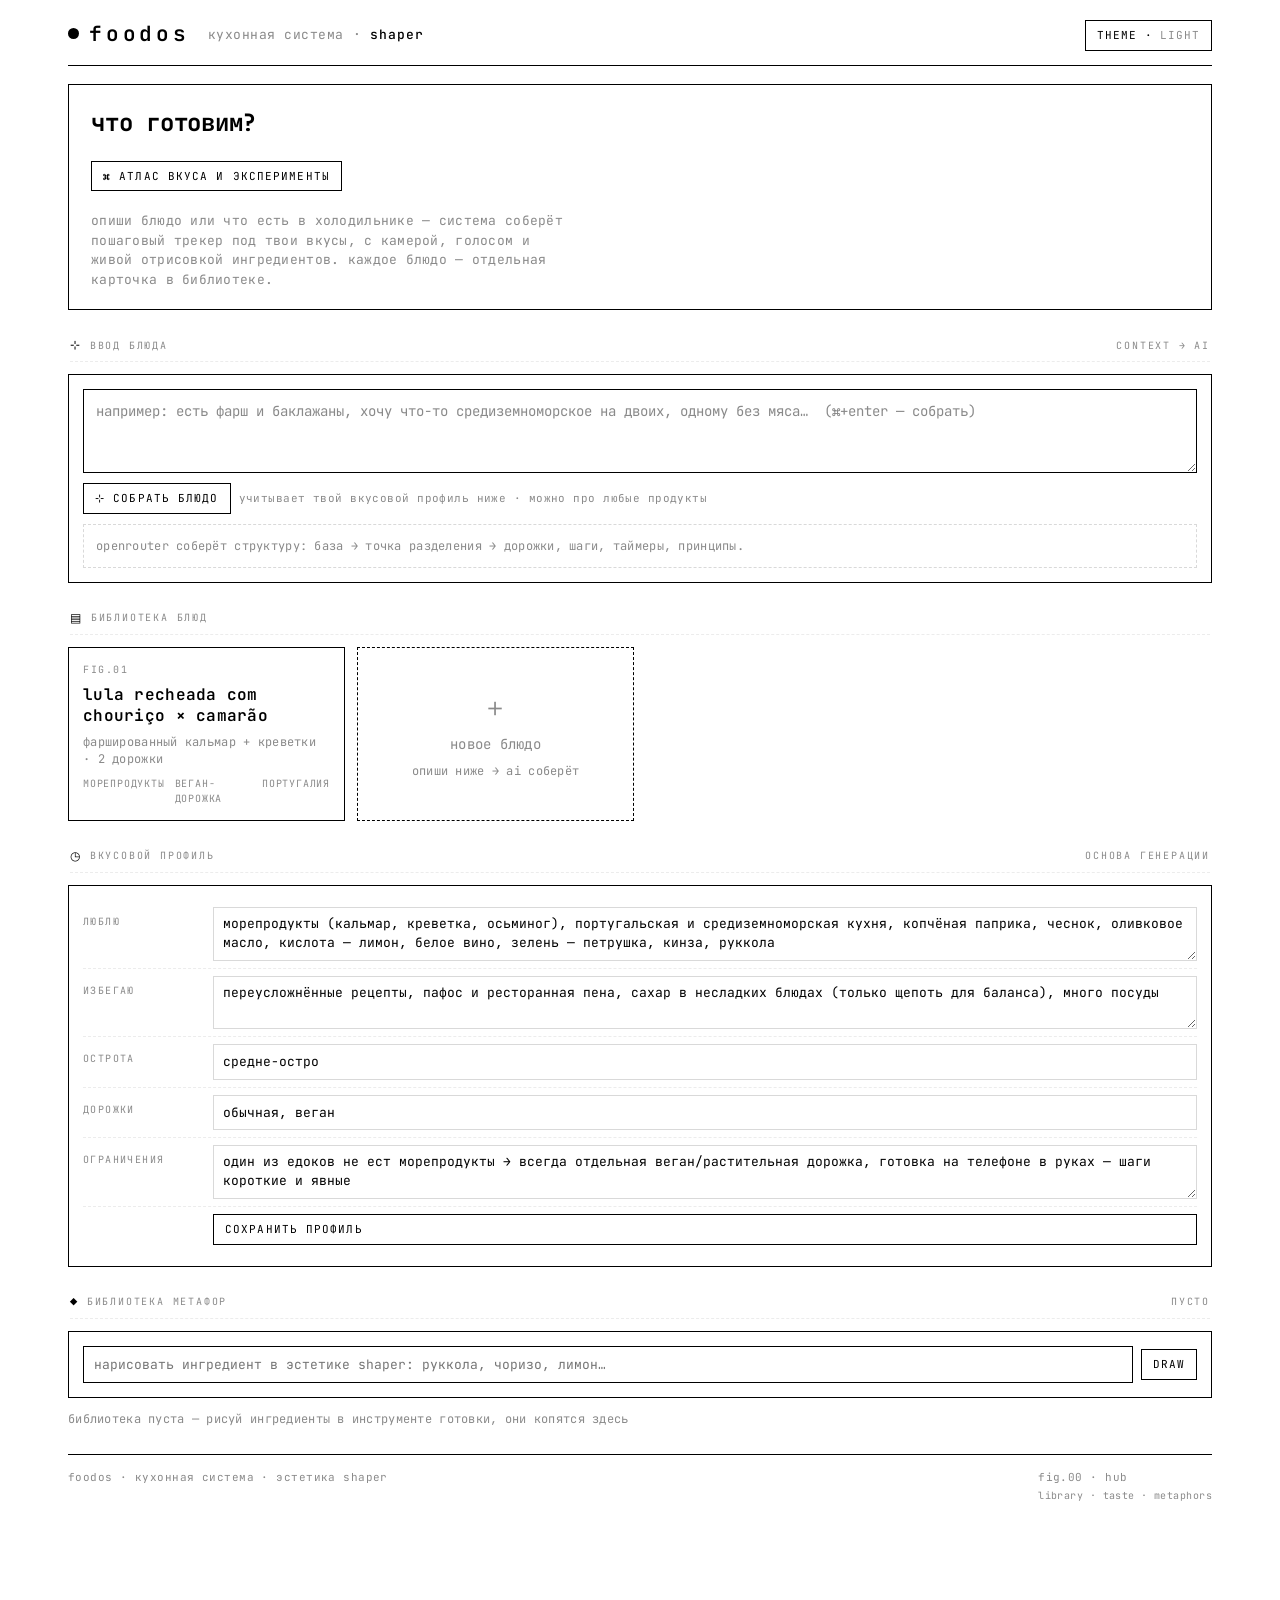
==== commit 43f2d7bd: "Publish the FoodOS taste atlas and experiment journal" ====
--- a/index.html
+++ b/index.html
@@ -17,7 +17,7 @@
 <link rel="preconnect" href="https://fonts.googleapis.com">
 <link rel="preconnect" href="https://fonts.gstatic.com" crossorigin>
 <link href="https://fonts.googleapis.com/css2?family=JetBrains+Mono:wght@400;500;600;700&display=swap" rel="stylesheet">
-<link rel="stylesheet" href="css/shaper.css?v=3">
+<link rel="stylesheet" href="css/shaper.css?v=4">
 </head>
 <body>
 <div class="wrap">
@@ -30,6 +30,7 @@
 
   <div class="hero">
     <h1>что готовим?</h1>
+    <p><a class="chip" href="/atlas/#experiments">⌘ атлас вкуса и эксперименты</a></p>
     <div class="lead">опиши блюдо или что есть в холодильнике — система соберёт пошаговый трекер под твои вкусы, с камерой, голосом и живой отрисовкой ингредиентов. каждое блюдо — отдельная карточка в библиотеке.</div>
   </div>
 
@@ -68,6 +69,6 @@
   </footer>
 </div>
 
-<script type="module" src="js/hub.js?v=3"></script>
+<script type="module" src="js/hub.js?v=4"></script>
 </body>
 </html>
--- a/css/shaper.css
+++ b/css/shaper.css
@@ -234,3 +234,32 @@
 .toast{position:fixed;left:50%;bottom:18px;transform:translateX(-50%);background:var(--ink);color:var(--bg);
   font-size:12px;letter-spacing:.04em;padding:9px 16px;z-index:60;opacity:0;transition:opacity .2s;pointer-events:none;max-width:90vw}
 .toast.show{opacity:1}
+
+/* ============================================================
+   FOCUS COOK MODE — one big step, hands-free at the stove
+   ============================================================ */
+.focus{position:fixed;inset:0;z-index:80;background:var(--bg);display:none;flex-direction:column;padding:18px}
+.focus.show{display:flex}
+.focus .fhead{display:flex;align-items:center;gap:12px;border-bottom:var(--frame) solid var(--ink);padding-bottom:12px}
+.focus .fhead .ft{font-size:10px;letter-spacing:.2em;text-transform:uppercase;color:var(--muted)}
+.focus .fhead .fexit{margin-left:auto}
+.focus .dots{display:flex;gap:6px;flex-wrap:wrap;margin:14px 0 0}
+.focus .dots .d{width:9px;height:9px;border:var(--frame) solid var(--ink);border-radius:50%}
+.focus .dots .d.done{background:var(--ink)}
+.focus .dots .d.cur{box-shadow:0 0 0 3px var(--hair)}
+.focus .stage{flex:1;display:flex;flex-direction:column;justify-content:center;gap:18px;padding:8px 2px;min-height:0;overflow:auto}
+.focus .stage .pn{font-size:11px;letter-spacing:.2em;text-transform:uppercase;color:var(--muted);display:flex;align-items:center;gap:8px}
+.focus .stage .bignum{font-size:13px;color:var(--muted)}
+.focus .stage .bigttl{font-size:14px;letter-spacing:.16em;text-transform:uppercase;color:var(--muted)}
+.focus .stage .biglead{font-size:clamp(22px,5.5vw,38px);line-height:1.22;font-weight:500;letter-spacing:-.01em}
+.focus .stage .bigtip{font-size:14px;color:var(--muted);border:var(--frame) solid var(--soft);padding:11px 13px;line-height:1.5;display:flex;gap:9px}
+.focus .stage .bigtip .m{color:var(--ink)}
+.focus .stage .bigexpand{font-size:15px;line-height:1.55;color:var(--muted);border-top:var(--frame) dashed var(--soft);padding-top:12px}
+.focus .ftimer{font-size:clamp(40px,16vw,120px);font-weight:600;letter-spacing:-.02em;line-height:1;text-align:center}
+.focus .ftimer.ring{animation:inv .6s steps(2) infinite}
+.focus .frail{display:flex;gap:8px;flex-wrap:wrap;padding-top:14px;border-top:var(--frame) solid var(--ink)}
+.focus .frail .chip{font-size:12px;padding:10px 14px}
+.focus .fnav{display:grid;grid-template-columns:auto 1fr;gap:10px;margin-top:10px}
+.focus .fnav .chip{justify-content:center;display:flex;font-size:14px;padding:14px}
+.focus .fnav .next{background:var(--ink);color:var(--bg);font-weight:600;letter-spacing:.08em}
+.focus .fnav .next:hover{opacity:.85}
